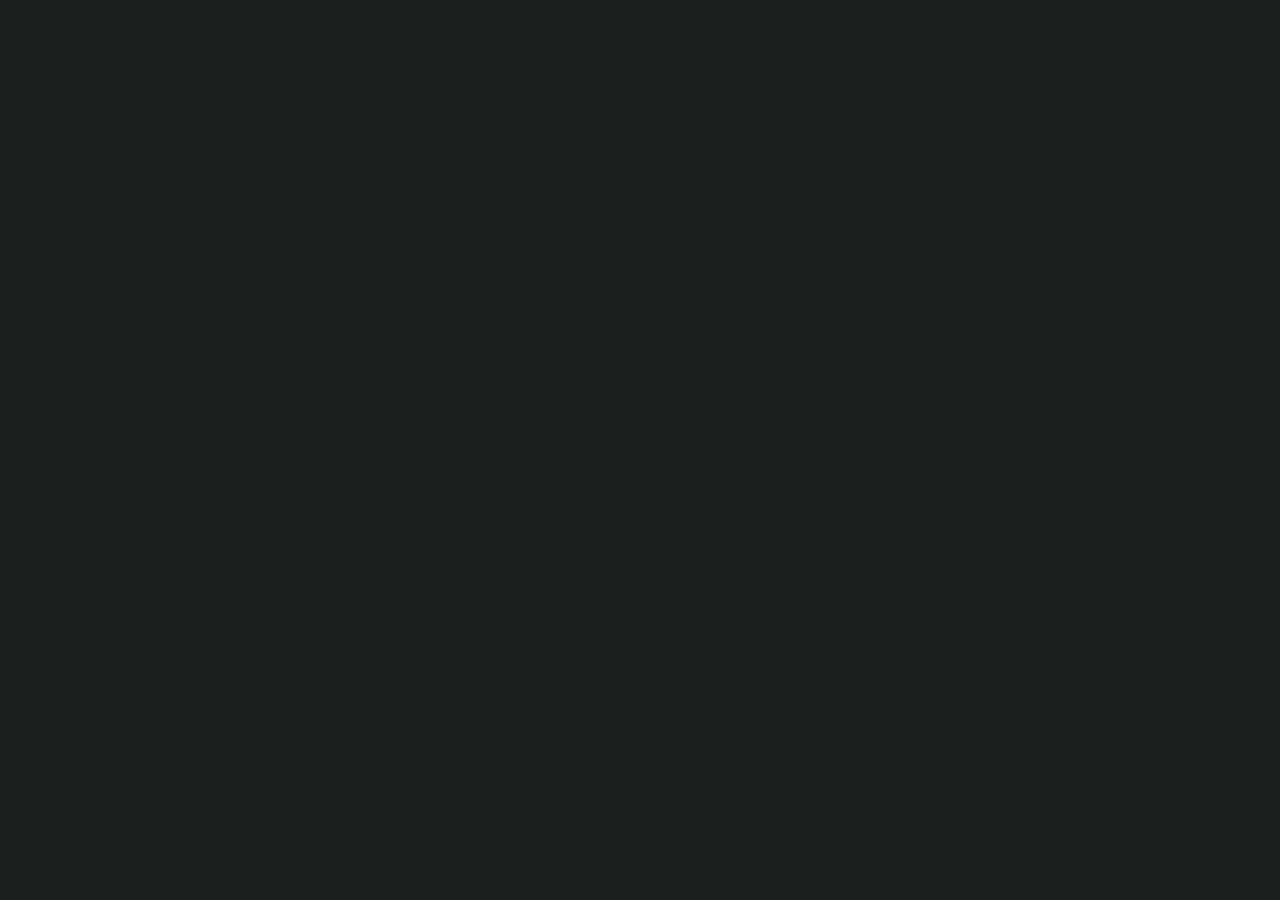
==== index.html @ b6630530 "feat: 프로젝트 골격과 테스트 하네스 Co-Authored-By: Claude Opus 5.5 <noreply@anthropic.com>" ====
<!doctype html>
<html lang="ko">
<head>
<meta charset="utf-8">
<meta name="viewport" content="width=device-width, initial-scale=1, viewport-fit=cover, user-scalable=no">
<title>고려를 지켜라</title>
<link rel="stylesheet" href="styles.css">
<script type="importmap">{ "imports": { "three": "./vendor/three.module.min.js" } }</script>
</head>
<body>
<div id="stage"></div>
<div id="ui"></div>
<div id="rotate" hidden><p>태블릿을 <b>가로로</b> 돌려 주세요</p></div>
<script type="module" src="core/main.js"></script>
</body>
</html>
---- styles.css ----
/* 고려를 지켜라: 먹색 바탕 위 단청 색과 한지 패널 (게임 화면이라 단일 테마) */
:root {
  --ink: #1b1f1d;
  --ink-2: #2a302d;
  --hanji: #f2ead9;
  --hanji-edge: #d8ccb3;
  --text-ink: #2b241c;
  --dan-red: #b8452f;
  --dan-green: #2f6b5e;
  --gold: #d9a441;
  --muted: #8a8172;
  --font-display: 'Nanum Myeongjo', 'Batang', 'AppleMyungjo', serif;
  --font-ui: 'Apple SD Gothic Neo', 'Malgun Gothic', 'Noto Sans KR', sans-serif;
  color-scheme: dark;
}
html, body { height: 100%; margin: 0; overflow: hidden; background: var(--ink); color: var(--hanji); font-family: var(--font-ui); font-size: 17px; }
button { font-family: var(--font-ui); cursor: pointer; }
button:focus-visible, input:focus-visible { outline: 3px solid var(--gold); outline-offset: 2px; }
#stage, #stage canvas { position: fixed; inset: 0; width: 100%; height: 100%; display: block; touch-action: none; }
#ui { position: fixed; inset: 0; pointer-events: none; }
#ui > * { pointer-events: auto; }
#rotate { position: fixed; inset: 0; z-index: 50; display: grid; place-items: center; background: var(--ink); font-size: 22px; text-align: center; padding: 24px; }
#rotate[hidden] { display: none; }
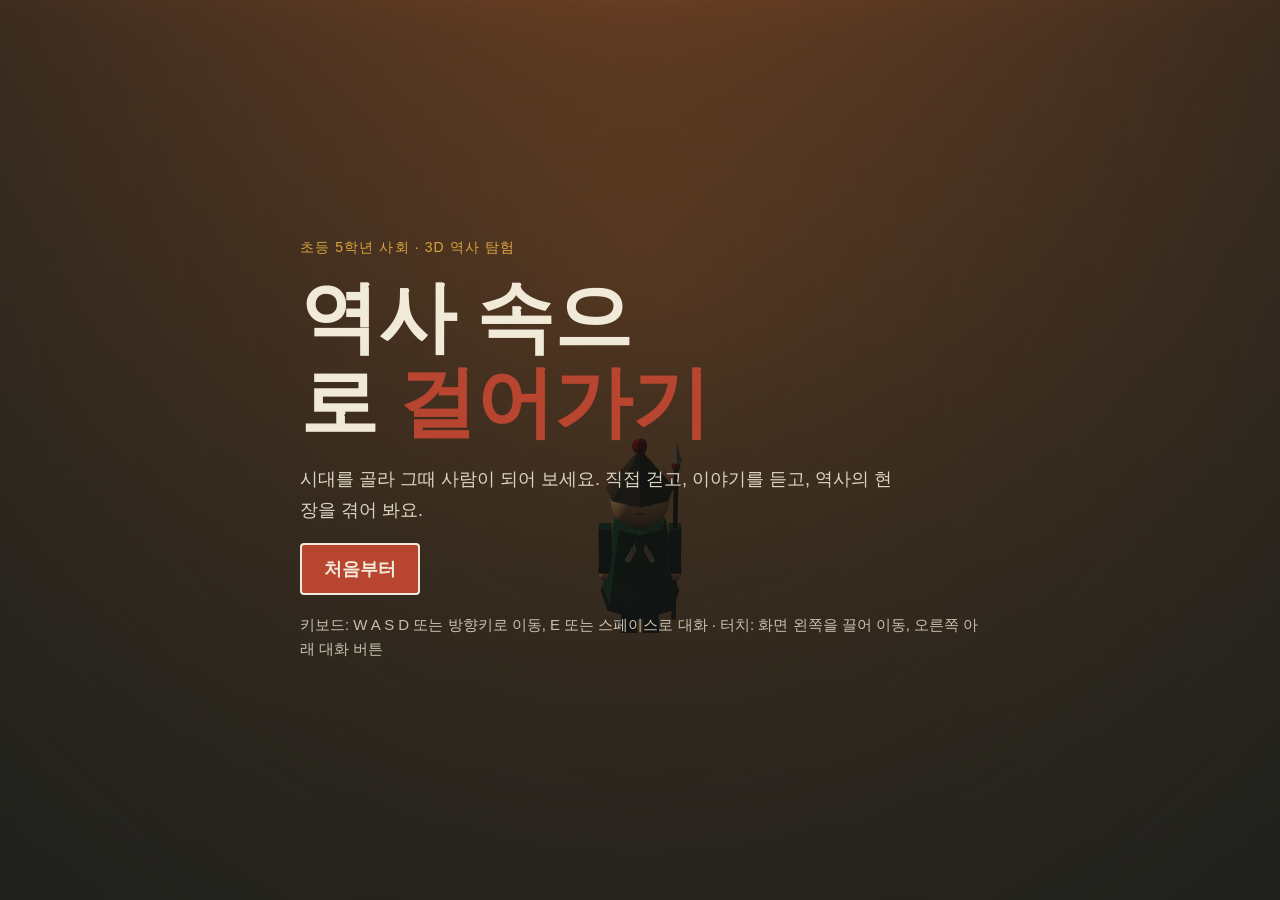
==== commit 19167138: "feat(screens): 첫 화면 이름 '역사 속으로 걸어가기', 편 고르기, 지도의 다른 시대 Co-Authored-By: Claude Opus 5.5 <noreply@anth" ====
--- a/index.html
+++ b/index.html
@@ -3,7 +3,7 @@
 <head>
 <meta charset="utf-8">
 <meta name="viewport" content="width=device-width, initial-scale=1, viewport-fit=cover, user-scalable=no">
-<title>고려를 지켜라</title>
+<title>역사 속으로 걸어가기</title>
 <link rel="stylesheet" href="styles.css">
 <script type="importmap">{ "imports": { "three": "./vendor/three.module.min.js" } }</script>
 </head>
--- a/styles.css
+++ b/styles.css
@@ -18,6 +18,186 @@
 button:focus-visible, input:focus-visible { outline: 3px solid var(--gold); outline-offset: 2px; }
 #stage, #stage canvas { position: fixed; inset: 0; width: 100%; height: 100%; display: block; touch-action: none; }
 #ui { position: fixed; inset: 0; pointer-events: none; }
-#ui > * { pointer-events: auto; }
+:where(#ui) > * { pointer-events: auto; } /* 낮은 우선순위: .fade, .prompt의 pointer-events: none이 이기도록 */
 #rotate { position: fixed; inset: 0; z-index: 50; display: grid; place-items: center; background: var(--ink); font-size: 22px; text-align: center; padding: 24px; }
 #rotate[hidden] { display: none; }
+
+/* 대화창: 한지 위에 먹글씨 */
+.dlg {
+  position: fixed; left: 50%; transform: translateX(-50%); z-index: 20;
+  bottom: calc(16px + env(safe-area-inset-bottom, 0px));
+  width: min(780px, calc(100% - 32px)); box-sizing: border-box;
+  background: var(--hanji); color: var(--text-ink); border: 2px solid #3b2f22; border-radius: 6px;
+  box-shadow: 0 10px 30px rgba(0,0,0,.45); padding: 16px 18px 14px;
+  display: grid; grid-template-columns: auto 1fr; gap: 6px 14px; align-items: start;
+}
+.dlg[hidden] { display: none; }
+.dlg-portrait { grid-row: span 3; width: 56px; height: 56px; border-radius: 50%; display: grid; place-items: center; font-family: var(--font-display); font-size: 26px; color: var(--hanji); border: 2px solid #3b2f22; }
+.dlg-name { font-family: var(--font-display); font-weight: 700; color: var(--dan-red); font-size: 18px; }
+.dlg-text { font-size: 19px; line-height: 1.6; min-height: 3.2em; min-width: 0; }
+.dlg-next { justify-self: end; font-size: 14px; color: var(--muted); }
+.dlg-choices { grid-column: 1 / -1; display: grid; gap: 8px; margin-top: 4px; }
+.dlg-choices[hidden] { display: none; }
+.dlg-choices button {
+  text-align: left; min-height: 52px; padding: 10px 14px; font-size: 18px; line-height: 1.45;
+  background: var(--ink-2); color: var(--hanji); border: 2px solid transparent; border-radius: 4px;
+  display: flex; gap: 10px; align-items: baseline;
+}
+.dlg-choices button:hover { border-color: var(--gold); }
+.dlg-choices .num { flex: none; color: var(--gold); font-family: var(--font-display); }
+@media (max-width: 600px) { .dlg-text { font-size: 17px; } .dlg-portrait { width: 44px; height: 44px; font-size: 20px; } }
+
+/* 터치 조작 */
+.joyzone { position: fixed; left: 0; bottom: 0; width: 55%; height: 60%; touch-action: none; z-index: 5; }
+.joy { position: absolute; width: 120px; height: 120px; border-radius: 50%; border: 2px solid rgba(242,234,217,.55); background: rgba(27,31,29,.3); transform: translate(-50%,-50%); pointer-events: none; }
+.joy[hidden] { display: none; }
+.joy-knob { position: absolute; left: 50%; top: 50%; width: 52px; height: 52px; margin: -26px 0 0 -26px; border-radius: 50%; background: rgba(242,234,217,.85); }
+.talkbtn {
+  position: fixed; right: calc(24px + env(safe-area-inset-right, 0px)); bottom: calc(28px + env(safe-area-inset-bottom, 0px)); z-index: 6;
+  width: 88px; height: 88px; border-radius: 50%; border: 3px solid var(--hanji); background: var(--dan-red); color: var(--hanji);
+  font-size: 19px; font-weight: 700; box-shadow: 0 6px 16px rgba(0,0,0,.4);
+}
+.talkbtn:disabled { background: rgba(42,48,45,.7); border-color: rgba(242,234,217,.35); color: rgba(242,234,217,.5); }
+.talkbtn[hidden], .joyzone[hidden] { display: none; }
+
+/* 공통 화면 */
+.screen { position: fixed; inset: 0; z-index: 30; display: grid; place-items: center; overflow-y: auto; box-sizing: border-box;
+  padding: calc(16px + env(safe-area-inset-top, 0px)) max(16px, env(safe-area-inset-right, 0px)) calc(16px + env(safe-area-inset-bottom, 0px)) max(16px, env(safe-area-inset-left, 0px));
+  background: rgba(27, 31, 29, .78); }
+.screen h1, .screen h2 { font-family: var(--font-display); margin: 0; text-wrap: balance; }
+.eyebrow { font-size: 14px; letter-spacing: .08em; color: var(--gold); }
+.row { display: flex; flex-wrap: wrap; gap: 10px; }
+.btn { min-height: 52px; padding: 0 22px; font-size: 18px; border-radius: 4px; border: 2px solid rgba(242,234,217,.5); background: var(--ink-2); color: var(--hanji); }
+.btn.primary { background: var(--dan-red); border-color: var(--hanji); font-weight: 700; }
+.btn.danger { background: #7a2a1e; border-color: var(--hanji); }
+.btn.on { border-color: var(--gold); color: var(--gold); }
+.card { width: min(560px, 100%); box-sizing: border-box; background: var(--hanji); color: var(--text-ink); border: 2px solid #3b2f22; border-radius: 6px; padding: 24px; display: grid; gap: 14px; }
+.card.wide { width: min(640px, 100%); }
+.card .eyebrow { color: var(--dan-red); }
+.card .btn { background: var(--ink-2); }
+.card .btn.primary { background: var(--dan-red); justify-self: start; }
+.card p { margin: 0; line-height: 1.7; font-size: 18px; }
+.card label { font-size: 15px; }
+.card input { font: inherit; font-size: 19px; padding: 10px 12px; border: 1px solid #8f8068; border-radius: 4px; background: #fffaf0; color: var(--text-ink); }
+
+.title { background: radial-gradient(ellipse at 50% 30%, rgba(27,31,29,.45), rgba(27,31,29,.92)); }
+.title-inner { width: min(680px, 100%); display: grid; gap: 18px; }
+.title h1 { font-size: clamp(44px, 9vw, 78px); line-height: 1.1; }
+.title h1 span { color: var(--dan-red); }
+.title .lead { margin: 0; line-height: 1.7; color: #ddd5c4; max-width: 60ch; font-size: 18px; }
+.confirm { background: var(--ink-2); border: 1px solid var(--gold); border-radius: 4px; padding: 14px; display: grid; gap: 10px; }
+.confirm[hidden] { display: none; }
+.confirm p { margin: 0; }
+.warn { color: var(--gold); margin: 0; }
+.controls { font-size: 15px; color: #c9c1b0; margin: 0; line-height: 1.6; }
+
+/* 편 고르기: 편마다 한지 카드, 넓으면 나란히, 좁으면 위아래 */
+.courses-inner { width: min(900px, 100%); display: grid; gap: 16px; }
+.course-row { display: grid; grid-template-columns: repeat(auto-fit, minmax(min(260px, 100%), 1fr)); gap: 14px; }
+.course-card { display: grid; gap: 8px; align-content: start; text-align: left; padding: 18px; min-height: 52px; border-radius: 6px; border: 2px solid var(--gold); background: var(--hanji); color: var(--text-ink); font: inherit; cursor: pointer; }
+.course-era { font-size: 14px; letter-spacing: .06em; color: var(--dan-red); }
+.course-title { font-family: var(--font-display); font-size: clamp(24px, 4vw, 32px); }
+.course-lead { font-size: 16px; line-height: 1.6; }
+.course-progress { font-size: 16px; font-weight: 700; }
+.course-note { font-size: 14px; color: #6b6152; }
+
+.map-wrap { width: min(900px, 100%); display: flex; flex-wrap: wrap; gap: 20px; align-items: center; justify-content: center; }
+.map { position: relative; flex: 0 1 300px; width: min(300px, 70vw); max-height: 75vh; aspect-ratio: 3 / 4; }
+.map-side { flex: 1 1 320px; min-width: 0; display: grid; gap: 12px; }
+.chapter-pick { list-style: none; margin: 0; padding: 0; display: grid; gap: 8px; }
+.pick { width: 100%; min-height: 52px; display: grid; grid-template-columns: 3em 1fr auto; align-items: center; gap: 8px; text-align: left; padding: 8px 12px; border-radius: 4px; border: 2px solid var(--gold); background: var(--hanji); color: var(--text-ink); font-size: 17px; }
+.pick b { color: var(--dan-red); font-family: var(--font-display); }
+.pick small { font-size: 14px; color: #6b6152; white-space: nowrap; }
+.pick.done { background: #e9dcb8; }
+.pick:disabled { opacity: .5; border-color: #6b6152; cursor: default; }
+.dot { position: absolute; transform: translate(-50%, -50%); width: 26px; height: 26px; border-radius: 50%; display: grid; place-items: center; font-size: 14px; font-weight: 700; background: #6b6152; color: var(--hanji); border: 2px solid var(--hanji); }
+.dot.open { background: var(--dan-red); }
+.dot.done { background: var(--gold); color: var(--ink); }
+.map svg { position: absolute; inset: 0; width: 100%; height: 100%; }
+.map .land { fill: #3c4a3f; stroke: var(--gold); stroke-width: 1.5; }
+
+.stats { display: grid; grid-template-columns: repeat(auto-fit, minmax(110px, 1fr)); gap: 8px; text-align: center; }
+.stats div { border: 1px solid var(--hanji-edge); border-radius: 4px; padding: 8px 4px; display: grid; gap: 2px; }
+.stats b { font-family: var(--font-display); font-size: 24px; font-variant-numeric: tabular-nums; }
+.stats span { font-size: 13px; color: var(--muted); }
+.stars { color: #b8862a; letter-spacing: 2px; }
+.chapter-list { list-style: none; margin: 0; padding: 0; display: grid; gap: 6px; }
+.chapter-list li { display: flex; justify-content: space-between; gap: 10px; border-bottom: 1px dashed #b5a688; padding-bottom: 4px; }
+.points ol, .review ul { margin: 6px 0 0; padding-left: 22px; line-height: 1.6; }
+.date, .note { font-size: 15px; color: var(--muted); }
+
+/* HUD */
+.hud { position: fixed; z-index: 10; top: calc(12px + env(safe-area-inset-top, 0px)); left: max(16px, env(safe-area-inset-left, 0px)); max-width: min(440px, calc(100% - 120px));
+  background: rgba(27,31,29,.82); border: 1px solid rgba(217,164,65,.45); border-radius: 6px; padding: 10px 14px; display: grid; gap: 4px; }
+.hud[hidden] { display: none; }
+.hud-chapter { font-size: 13px; color: var(--gold); }
+.hud-goal { display: flex; gap: 8px; align-items: center; font-size: 16px; line-height: 1.4; }
+.seal { flex: none; background: var(--dan-red); color: var(--hanji); font-family: var(--font-display); font-size: 13px; padding: 2px 6px; border-radius: 2px; }
+.menubtn { position: fixed; z-index: 10; top: calc(12px + env(safe-area-inset-top, 0px)); right: max(16px, env(safe-area-inset-right, 0px)); min-height: 48px; padding: 0 16px; font-size: 16px; border-radius: 4px; border: 1px solid rgba(242,234,217,.5); background: rgba(27,31,29,.82); color: var(--hanji); }
+.menubtn[hidden], .prompt[hidden] { display: none; }
+.prompt { position: fixed; z-index: 9; transform: translate(-50%, -100%); pointer-events: none; background: var(--ink); color: var(--hanji); border: 1px solid var(--gold); border-radius: 4px; padding: 4px 10px; font-size: 15px; white-space: nowrap; }
+.fade { position: fixed; inset: 0; z-index: 40; background: #000; opacity: 0; pointer-events: none; transition: opacity .6s; }
+.fade.on { opacity: 1; }
+
+@media (orientation: portrait) and (pointer: coarse) and (max-width: 1100px) { #rotate[hidden] { display: grid; } }
+@media (prefers-reduced-motion: reduce) { .fade { transition: none; } }
+
+/* 미니게임 */
+.hud-row { display: flex; gap: 10px; flex-wrap: wrap; }
+.hud-timer, .hud-counter { font-size: 15px; color: var(--gold); font-variant-numeric: tabular-nums; }
+.hud-timer[hidden], .hud-counter[hidden] { display: none; }
+.howto-steps { margin: 0; padding-left: 22px; line-height: 1.7; font-size: 18px; }
+.howto-controls p { font-size: 16px; color: var(--muted); }
+.tap-target { position: fixed; z-index: 12; transform: translate(-50%, -50%); width: 76px; height: 76px; padding: 0; border-radius: 50%; border: 3px solid var(--hanji); background: rgba(184, 69, 47, .92); color: var(--hanji); font-size: 16px; font-weight: 700; box-shadow: 0 4px 12px rgba(0,0,0,.4); touch-action: manipulation; }
+.tap-target[hidden] { display: none; }
+.big-action { position: fixed; z-index: 12; left: 50%; transform: translateX(-50%); bottom: calc(28px + env(safe-area-inset-bottom, 0px)); min-height: 68px; min-width: 240px; padding: 0 28px; font-size: 22px; font-weight: 700; border-radius: 6px; border: 3px solid var(--hanji); background: var(--dan-red); color: var(--hanji); box-shadow: 0 6px 16px rgba(0,0,0,.45); touch-action: manipulation; }
+/* 밀기 버튼: 병사가 올라온 만큼(--p) 테두리가 금색으로 차오른다 */
+.tap-target { border: none; background: radial-gradient(circle, rgba(184, 69, 47, .95) 62%, transparent 63%), conic-gradient(var(--gold) calc(var(--p, 0) * 360deg), rgba(242, 234, 217, .45) 0); }
+/* 대화창 얼굴 그림 */
+.dlg-portrait { width: 68px; height: 68px; background-size: cover; background-position: center; }
+@media (max-width: 600px) { .dlg-portrait { width: 52px; height: 52px; } }
+
+/* 카드 순서 맞추기 */
+.order-slots { list-style: decimal; margin: 0; padding-left: 26px; min-height: 2em; display: grid; gap: 4px; font-size: 17px; }
+.order-pile { display: flex; flex-wrap: wrap; gap: 8px; }
+.order-card { min-height: 56px; padding: 8px 14px; font-size: 17px; border-radius: 6px; border: 2px solid #8f8068; background: #fffaf0; color: var(--text-ink); }
+.order-card.hint { border-color: var(--gold); box-shadow: 0 0 0 3px rgba(217,164,65,.5); }
+.order-card.wrong { border-color: var(--dan-red); background: #f6d6cf; animation: shake .3s; }
+@keyframes shake { 25% { transform: translateX(-6px); } 75% { transform: translateX(6px); } }
+/* 획 따라 그리기 */
+/* 판은 화면 높이를 거의 다 쓰고, 설명은 왼쪽 옆에 둔다 (터치하기 쉽게) */
+.screen.trace .card { width: auto; max-width: 100%; padding: 12px 16px; grid-template-columns: minmax(0, 200px) auto; align-items: center; column-gap: 18px; }
+.trace-info { display: grid; gap: 8px; min-width: 0; }
+.trace-info h2 { font-size: 22px; }
+.trace-info p { font-size: 16px; line-height: 1.5; }
+.trace-count { font-weight: 700; color: var(--dan-red); }
+.trace-board { box-sizing: border-box; width: min(calc(100dvh - 64px), calc(100vw - 290px), 720px); aspect-ratio: 1; max-width: 100%; justify-self: center; background: #c9a77a; border: 6px solid #6b4a32; border-radius: 6px; touch-action: none; }
+.trace-outline { fill: rgba(80, 50, 25, .2); }
+.trace-outline.now { fill: rgba(80, 50, 25, .38); }
+.trace-outline.done { fill: #3b2414; }
+@media (max-aspect-ratio: 1/1) {
+  .screen.trace .card { grid-template-columns: 1fr; }
+  .trace-board { width: min(calc(100vw - 72px), calc(100dvh - 230px), 720px); }
+}
+.trace-board svg { width: 100%; height: 100%; display: block; }
+.trace-glyph { font-family: var(--font-display); font-size: 78px; fill: rgba(80, 50, 25, .25); }
+.trace-dot { fill: #fff3d0; stroke: #6b4a32; stroke-width: 1; }
+.trace-dot.first { fill: var(--gold); }
+.trace-dot.passed { fill: var(--dan-red); }
+.stroke-done { fill: none; stroke: #3b2414; stroke-width: 6; stroke-linecap: round; stroke-linejoin: round; }
+/* 지도에서 고르기 */
+.map.pick { width: min(300px, 60vh, 100%); justify-self: center; }
+.map-place { position: absolute; transform: translate(-50%, -50%); min-height: 48px; padding: 6px 12px; border-radius: 24px; border: 2px solid var(--gold); background: var(--dan-red); color: var(--hanji); font-size: 15px; font-weight: 700; white-space: nowrap; box-shadow: 0 3px 8px rgba(0,0,0,.35); }
+.map-dot { position: absolute; width: 12px; height: 12px; margin: -6px 0 0 -6px; border-radius: 50%; background: var(--gold); border: 2px solid var(--hanji); pointer-events: none; }
+.map-line { position: absolute; height: 2px; background: var(--gold); transform-origin: 0 50%; pointer-events: none; }
+.dot-check { font-size: 5px; fill: #fff; text-anchor: middle; font-weight: 700; pointer-events: none; }
+/* 키가 작은 화면(휴대폰 가로): 카드를 위에 붙이고 여백·글자를 줄여 한 화면에 담는다 */
+@media (max-height: 520px) {
+  .screen.order, .screen.howto, .screen.pickmap { place-items: start center; padding-top: calc(8px + env(safe-area-inset-top, 0px)); }
+  .screen.order .card { padding: 10px 14px; gap: 6px; }
+  .screen.trace .card h2, .screen.order .card h2 { font-size: 17px; }
+  .screen.trace .card { padding: 8px 12px; }
+  .screen.trace .card p { font-size: 14px; line-height: 1.4; }
+  .order-card { min-height: 44px; padding: 4px 10px; font-size: 15px; }
+  .order-slots { font-size: 14px; min-height: 1.2em; gap: 0; }
+}
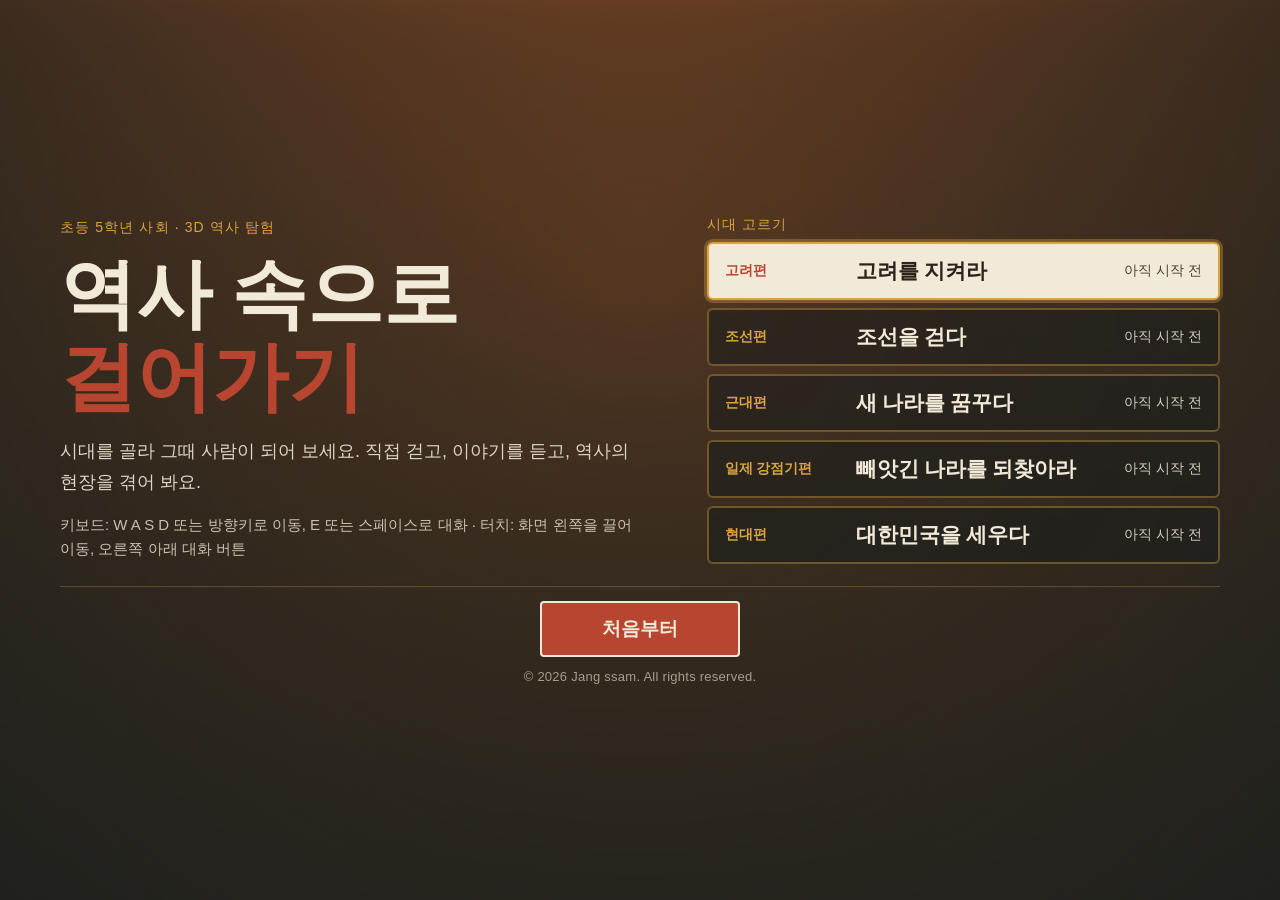
==== commit 2178a5ea: "feat(phone): 휴대폰 세로 화면에서도 하기, 첫 화면 맨 밑에 저작권 표시 - 「가로로 돌려 주세요」 화면을 없앴다 - 세로 화면: 첫 화면을 위아래로 쌓고 글자·간격을 " ====
--- a/index.html
+++ b/index.html
@@ -10,7 +10,6 @@
 <body>
 <div id="stage"></div>
 <div id="ui"></div>
-<div id="rotate" hidden><p>태블릿을 <b>가로로</b> 돌려 주세요</p></div>
 <script type="module" src="core/main.js"></script>
 </body>
 </html>
--- a/styles.css
+++ b/styles.css
@@ -19,8 +19,6 @@
 #stage, #stage canvas { position: fixed; inset: 0; width: 100%; height: 100%; display: block; touch-action: none; }
 #ui { position: fixed; inset: 0; pointer-events: none; }
 :where(#ui) > * { pointer-events: auto; } /* 낮은 우선순위: .fade, .prompt의 pointer-events: none이 이기도록 */
-#rotate { position: fixed; inset: 0; z-index: 50; display: grid; place-items: center; background: var(--ink); font-size: 22px; text-align: center; padding: 24px; }
-#rotate[hidden] { display: none; }
 
 /* 대화창: 한지 위에 먹글씨 */
 .dlg {
@@ -64,7 +62,7 @@
 .screen { position: fixed; inset: 0; z-index: 30; display: grid; place-items: center; overflow-y: auto; box-sizing: border-box;
   padding: calc(16px + env(safe-area-inset-top, 0px)) max(16px, env(safe-area-inset-right, 0px)) calc(16px + env(safe-area-inset-bottom, 0px)) max(16px, env(safe-area-inset-left, 0px));
   background: rgba(27, 31, 29, .78); }
-.screen h1, .screen h2 { font-family: var(--font-display); margin: 0; text-wrap: balance; }
+.screen h1, .screen h2 { font-family: var(--font-display); margin: 0; text-wrap: balance; word-break: keep-all; }
 .eyebrow { font-size: 14px; letter-spacing: .08em; color: var(--gold); }
 .row { display: flex; flex-wrap: wrap; gap: 10px; }
 .btn { min-height: 52px; padding: 0 22px; font-size: 18px; border-radius: 4px; border: 2px solid rgba(242,234,217,.5); background: var(--ink-2); color: var(--hanji); }
@@ -81,8 +79,31 @@
 .card input { font: inherit; font-size: 19px; padding: 10px 12px; border: 1px solid #8f8068; border-radius: 4px; background: #fffaf0; color: var(--text-ink); }
 
 .title { background: radial-gradient(ellipse at 50% 30%, rgba(27,31,29,.45), rgba(27,31,29,.92)); }
-.title-inner { width: min(680px, 100%); display: grid; gap: 18px; }
-.title h1 { font-size: clamp(44px, 9vw, 78px); line-height: 1.1; }
+/* 첫 화면: 왼쪽 소개 · 오른쪽 시대 고르기 · 아래 처음부터/이어하기 (좁으면 위아래로) */
+.title-inner { width: min(1160px, 100%); display: grid; grid-template-columns: minmax(0, 1.15fr) minmax(0, 1fr); grid-template-areas: "intro courses" "actions actions"; column-gap: 56px; row-gap: 22px; align-items: center; }
+.title-intro { grid-area: intro; display: grid; gap: 16px; align-content: center; }
+.title-courses { grid-area: courses; display: grid; gap: 8px; }
+.title-courses-head { font-size: 14px; letter-spacing: .08em; color: var(--gold); }
+.title-actions { grid-area: actions; display: grid; gap: 10px; justify-items: center; padding-top: 14px; border-top: 1px solid rgba(217,164,65,.3); }
+.title-actions .row { justify-content: center; }
+.title-actions .btn { min-width: 200px; min-height: 56px; font-size: 19px; }
+.title-course { display: grid; grid-template-columns: 7em minmax(0, 1fr) auto; align-items: center; gap: 12px; text-align: left; min-height: 58px; padding: 8px 16px; border-radius: 6px; border: 2px solid rgba(217,164,65,.4); background: rgba(27,31,29,.6); color: var(--hanji); font: inherit; cursor: pointer; touch-action: manipulation; }
+.title-course[aria-pressed="true"] { border-color: var(--gold); background: var(--hanji); color: var(--text-ink); box-shadow: 0 0 0 3px rgba(217,164,65,.35); }
+.title-course-era { font-size: 14px; font-weight: 700; color: var(--gold); white-space: nowrap; }
+.title-course[aria-pressed="true"] .title-course-era { color: var(--dan-red); }
+.title-course-name { font-family: var(--font-display); font-size: 21px; word-break: keep-all; }
+.title-course-progress { font-size: 14px; opacity: .85; white-space: nowrap; }
+@media (max-width: 760px) { .title-inner { grid-template-columns: 1fr; grid-template-areas: "intro" "courses" "actions"; } }
+@media (max-height: 620px) and (min-width: 761px) {
+  .title-inner { row-gap: 12px; }
+  .title h1 { font-size: 46px; }
+  .title .lead { font-size: 16px; line-height: 1.55; }
+  .title-course { min-height: 48px; padding: 4px 14px; }
+  .title-course-name { font-size: 18px; }
+  .title-actions { padding-top: 10px; }
+  .title-actions .btn { min-height: 50px; }
+}
+.title h1 { font-size: clamp(44px, 6.4vw, 76px); line-height: 1.1; word-break: keep-all; }
 .title h1 span { color: var(--dan-red); }
 .title .lead { margin: 0; line-height: 1.7; color: #ddd5c4; max-width: 60ch; font-size: 18px; }
 .confirm { background: var(--ink-2); border: 1px solid var(--gold); border-radius: 4px; padding: 14px; display: grid; gap: 10px; }
@@ -94,7 +115,7 @@
 /* 편 고르기: 편마다 한지 카드, 넓으면 나란히, 좁으면 위아래 */
 .courses-inner { width: min(900px, 100%); display: grid; gap: 16px; }
 .course-row { display: grid; grid-template-columns: repeat(auto-fit, minmax(min(260px, 100%), 1fr)); gap: 14px; }
-.course-card { display: grid; gap: 8px; align-content: start; text-align: left; padding: 18px; min-height: 52px; border-radius: 6px; border: 2px solid var(--gold); background: var(--hanji); color: var(--text-ink); font: inherit; cursor: pointer; }
+.course-card { word-break: keep-all; display: grid; gap: 8px; align-content: start; text-align: left; padding: 18px; min-height: 52px; border-radius: 6px; border: 2px solid var(--gold); background: var(--hanji); color: var(--text-ink); font: inherit; cursor: pointer; }
 .course-era { font-size: 14px; letter-spacing: .06em; color: var(--dan-red); }
 .course-title { font-family: var(--font-display); font-size: clamp(24px, 4vw, 32px); }
 .course-lead { font-size: 16px; line-height: 1.6; }
@@ -139,7 +160,6 @@
 .fade { position: fixed; inset: 0; z-index: 40; background: #000; opacity: 0; pointer-events: none; transition: opacity .6s; }
 .fade.on { opacity: 1; }
 
-@media (orientation: portrait) and (pointer: coarse) and (max-width: 1100px) { #rotate[hidden] { display: grid; } }
 @media (prefers-reduced-motion: reduce) { .fade { transition: none; } }
 
 /* 미니게임 */
@@ -151,6 +171,7 @@
 .tap-target { position: fixed; z-index: 12; transform: translate(-50%, -50%); width: 76px; height: 76px; padding: 0; border-radius: 50%; border: 3px solid var(--hanji); background: rgba(184, 69, 47, .92); color: var(--hanji); font-size: 16px; font-weight: 700; box-shadow: 0 4px 12px rgba(0,0,0,.4); touch-action: manipulation; }
 .tap-target[hidden] { display: none; }
 .big-action { position: fixed; z-index: 12; left: 50%; transform: translateX(-50%); bottom: calc(28px + env(safe-area-inset-bottom, 0px)); min-height: 68px; min-width: 240px; padding: 0 28px; font-size: 22px; font-weight: 700; border-radius: 6px; border: 3px solid var(--hanji); background: var(--dan-red); color: var(--hanji); box-shadow: 0 6px 16px rgba(0,0,0,.45); touch-action: manipulation; }
+.big-action.in-card { position: static; transform: none; display: block; margin: 18px auto 0; z-index: auto; }
 /* 밀기 버튼: 병사가 올라온 만큼(--p) 테두리가 금색으로 차오른다 */
 .tap-target { border: none; background: radial-gradient(circle, rgba(184, 69, 47, .95) 62%, transparent 63%), conic-gradient(var(--gold) calc(var(--p, 0) * 360deg), rgba(242, 234, 217, .45) 0); }
 /* 대화창 얼굴 그림 */
@@ -162,6 +183,34 @@
 .order-pile { display: flex; flex-wrap: wrap; gap: 8px; }
 .order-card { min-height: 56px; padding: 8px 14px; font-size: 17px; border-radius: 6px; border: 2px solid #8f8068; background: #fffaf0; color: var(--text-ink); }
 .order-card.hint { border-color: var(--gold); box-shadow: 0 0 0 3px rgba(217,164,65,.5); }
+.order-card.picked { border-color: #2f6b5e; background: #dcebdf; opacity: 1; }
+.order-card.placed { visibility: hidden; }
+.sort-now { font-size: 20px; font-weight: 700; line-height: 1.5; min-height: 3em; /* 두 줄 자리를 늘 비워 두어 카드 글이 길어져도 바구니가 움직이지 않게 */ color: var(--text-ink); word-break: keep-all; }
+.sort-bins { display: grid; grid-template-columns: repeat(auto-fit, minmax(150px, 1fr)); gap: 12px; }
+.sort-bin { min-height: 72px; font-size: 18px; font-weight: 700; border-radius: 6px; border: 2px solid #8f8068; background: #fffaf0; color: var(--text-ink); }
+.sort-bin.hint { border-color: var(--gold); box-shadow: 0 0 0 4px rgba(217,164,65,.5); }
+.sort-bin.wrong { border-color: var(--dan-red); background: #f6d6cf; animation: shake .3s; }
+.gauge-bar { position: relative; height: 56px; border-radius: 28px; background: #e6dcc0; border: 2px solid #8f8068; overflow: hidden; }
+.gauge-zone { position: absolute; top: 0; bottom: 0; background: rgba(217,164,65,.55); border-left: 3px solid var(--gold); border-right: 3px solid var(--gold); }
+.gauge-mark { position: absolute; top: 4px; bottom: 4px; width: 10px; margin-left: -5px; border-radius: 5px; background: var(--dan-red); }
+.gauge-mark.hit { background: #2f6b5e; }
+.gauge-mark.miss { background: #6b6152; }
+.choose-figure { display: grid; place-items: center; }
+.choose-figure svg { width: min(100%, 560px); max-height: 40vh; }
+.choose-count, .place-now { font-weight: 700; color: var(--dan-red); }
+.place-board { position: relative; width: min(100%, calc(52vh * 16 / 9)); margin: 0 auto; aspect-ratio: 16 / 9; border-radius: 6px; border: 2px solid #8f8068;
+  background: linear-gradient(#e6dcc0, #d9cfae); overflow: hidden; }
+.place-board.map { background: radial-gradient(ellipse at 50% 12%, #a9b98f 0 18%, transparent 19%), linear-gradient(#e6dcc0, #d9cfae); }
+.place-item { font-size: 1.6em; font-family: var(--font-display); color: var(--text-ink); margin: 0 4px; }
+.place-decor { position: absolute; transform: translate(-50%, -50%); font-size: 15px; color: #5d5240; white-space: nowrap; pointer-events: none; }
+.place-decor.water { color: #2f5f75; font-weight: 700; }
+.place-decor.band { width: 100%; text-align: center; background: rgba(79,135,160,.35); padding: 4px 0; }
+.place-slot { position: absolute; transform: translate(-50%, -50%); width: max-content; min-width: 96px; max-width: 31%; word-break: keep-all; min-height: 52px; padding: 6px 12px; border-radius: 6px;
+  border: 2px dashed #8f8068; background: rgba(255,250,240,.85); color: var(--text-ink); font-size: 16px; font-weight: 700; }
+.place-slot.hint { border: 2px solid var(--gold); box-shadow: 0 0 0 4px rgba(217,164,65,.5); }
+.place-slot.filled { border: 2px solid #2f6b5e; background: #dcebdf; }
+.place-slot.filled small { display: block; font-size: .76em; font-weight: 400; line-height: 1.25; }
+.place-slot.wrong { border: 2px solid var(--dan-red); background: #f6d6cf; animation: shake .3s; }
 .order-card.wrong { border-color: var(--dan-red); background: #f6d6cf; animation: shake .3s; }
 @keyframes shake { 25% { transform: translateX(-6px); } 75% { transform: translateX(6px); } }
 /* 획 따라 그리기 */
@@ -200,4 +249,37 @@
   .screen.trace .card p { font-size: 14px; line-height: 1.4; }
   .order-card { min-height: 44px; padding: 4px 10px; font-size: 15px; }
   .order-slots { font-size: 14px; min-height: 1.2em; gap: 0; }
-}
+  .place-slot { min-width: 64px; min-height: 42px; padding: 2px 6px; font-size: 13px; max-width: 30%; }
+  .place-decor { font-size: 12px; }
+  .place-item { font-size: 1.3em; }
+  .choose-figure svg { max-height: 30vh; }
+  .sort-now { font-size: 16px; min-height: 3em; }
+  .sort-bin { min-height: 52px; font-size: 16px; }
+}
+/* 상황 놀이 알림: 화면 위쪽 가운데에 잠깐 뜬다 */
+.play-toast { position: fixed; z-index: 13; left: 50%; top: calc(86px + env(safe-area-inset-top, 0px)); transform: translateX(-50%); max-width: min(560px, 90vw); padding: 10px 18px; border-radius: 6px; background: rgba(27,31,29,.88); color: var(--hanji); border: 2px solid var(--gold); font-size: 18px; line-height: 1.45; text-align: center; word-break: keep-all; pointer-events: none; }
+.play-toast.good { border-color: #6fae8f; }
+.play-toast.bad { border-color: var(--dan-red); }
+/* 저작권 표시: 첫 화면 맨 밑 */
+.copyright { margin: 2px 0 0; font-size: 13px; color: #a89f8c; letter-spacing: .02em; text-align: center; }
+/* 휴대폰 세로: 첫 화면을 위아래로 쌓고 글자·간격을 줄여 한 화면에 담는다 */
+@media (max-width: 760px) and (orientation: portrait) {
+  .screen.title { place-items: start center; padding-top: calc(12px + env(safe-area-inset-top, 0px)); }
+  .title-inner { row-gap: 12px; }
+  .title h1 { font-size: 30px; }
+  .title .lead { font-size: 15px; line-height: 1.5; }
+  .title .controls { font-size: 12px; line-height: 1.4; }
+  .title .eyebrow { font-size: 12px; }
+  .title-intro { gap: 8px; }
+  .title-course { min-height: 46px; padding: 3px 12px; grid-template-columns: 6.4em minmax(0, 1fr); row-gap: 0; }
+  .title-course-progress { grid-column: 2; font-size: 12px; }
+  .title-course-name { font-size: 17px; }
+  .title-actions .btn { min-width: 0; flex: 1; min-height: 50px; font-size: 17px; }
+  .title-actions .row { width: 100%; flex-wrap: nowrap; }
+}
+/* 세로 화면에서는 자리 놓기 판도 세로로 길게(가로로 긴 판이 너무 작아지지 않게) */
+@media (max-aspect-ratio: 1/1) {
+  .place-board { aspect-ratio: 4 / 5; width: min(100%, calc(58vh * 4 / 5)); }
+  .place-slot { min-width: 48px; padding: 3px 5px; font-size: 13px; }
+  .place-decor { font-size: 12px; }
+}
